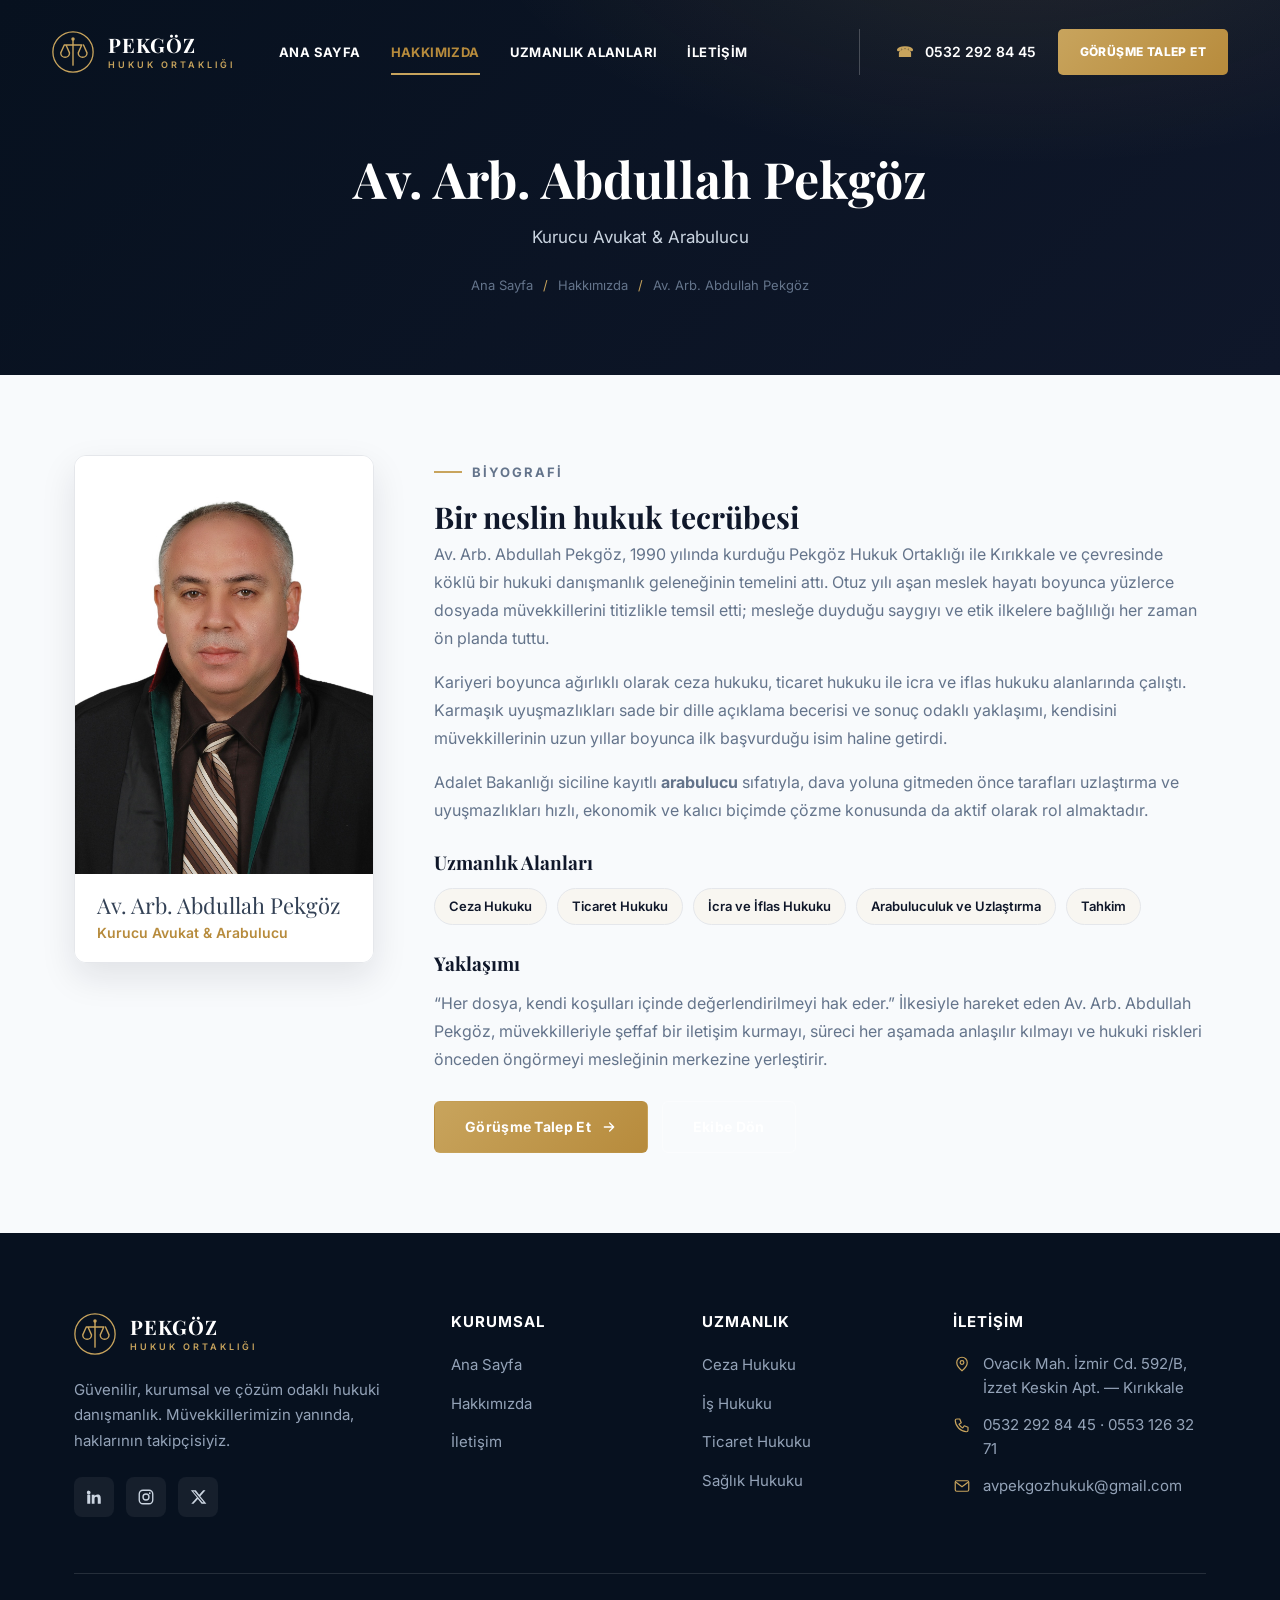
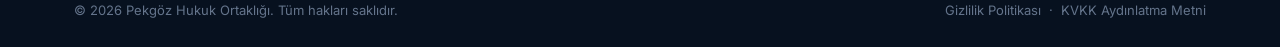
==== av-abdullah-pekgoz.html @ a4105ae7 "refactor" ====
<!DOCTYPE html>
<html lang="tr">
<head>
    <meta charset="UTF-8" />
    <meta name="viewport" content="width=device-width, initial-scale=1.0" />
    <meta name="description" content="Av. Arb. Abdullah Pekgöz — Pekgöz Hukuk Ortaklığı'nın kurucu avukatı ve arabulucusu. Ceza, ticaret ve icra-iflas hukuku alanında 30 yılı aşkın deneyim." />
    <title>Av. Arb. Abdullah Pekgöz | Pekgöz Hukuk Ortaklığı</title>

    <link rel="preconnect" href="https://fonts.googleapis.com" />
    <link rel="preconnect" href="https://fonts.gstatic.com" crossorigin />
    <link href="https://fonts.googleapis.com/css2?family=Inter:wght@400;500;600;700;800&family=Playfair+Display:ital,wght@0,500;0,600;0,700;1,600&display=swap" rel="stylesheet" />
    <link rel="stylesheet" href="assets/css/style.css" />
</head>
<body>

<header class="site-header">
    <nav class="navbar">
        <a href="index.html" class="navbar-logo">
            <svg class="logo-mark" viewBox="0 0 48 48" fill="none">
                <circle cx="24" cy="24" r="23" stroke="#c8a45d" stroke-width="1.5"/>
                <path d="M24 9v30M14 16h20M14 16l-4 9a5 5 0 0010 0l-4-9M34 16l-4 9a5 5 0 0010 0l-4-9" stroke="#c8a45d" stroke-width="1.6" stroke-linecap="round" stroke-linejoin="round"/>
                <circle cx="24" cy="9" r="2" fill="#c8a45d"/>
            </svg>
            <span class="logo-text"><span class="logo-name">PEKGÖZ</span><span class="logo-sub">Hukuk Ortaklığı</span></span>
        </a>
        <button class="mobile-menu-btn" aria-label="Menüyü Aç"><span></span><span></span><span></span></button>
        <div class="navbar-menu">
            <ul class="navbar-links">
                <li><a href="index.html">Ana Sayfa</a></li>
                <li><a href="hakkimizda.html" class="active">Hakkımızda</a></li>
                <li><a href="uzmanlik-alanlari.html">Uzmanlık Alanları</a></li>
                <li><a href="iletisim.html">İletişim</a></li>
            </ul>
            <div class="navbar-contact">
                <a href="tel:+905322928445" class="phone-link"><span>☎</span> 0532 292 84 45</a>
                <a href="iletisim.html" class="appointment-btn">Görüşme Talep Et</a>
            </div>
        </div>
    </nav>
</header>

<main>
    <section class="page-hero">
        <div class="container">
            <h1>Av. Arb. Abdullah Pekgöz</h1>
            <p>Kurucu Avukat &amp; Arabulucu</p>
            <div class="breadcrumb"><a href="index.html">Ana Sayfa</a><span class="sep">/</span><a href="hakkimizda.html">Hakkımızda</a><span class="sep">/</span><span>Av. Arb. Abdullah Pekgöz</span></div>
        </div>
    </section>

    <section class="section bio-section">
        <div class="container">
            <div class="bio-grid">
                <aside class="bio-photo reveal">
                    <img src="assets/img/abdullah-pekgoz.jpeg" alt="Av. Arb. Abdullah Pekgöz" width="1143" height="1600" />
                    <div class="bio-photo-meta">
                        <div class="name">Av. Arb. Abdullah Pekgöz</div>
                        <div class="role">Kurucu Avukat &amp; Arabulucu</div>
                    </div>
                </aside>

                <div class="bio-body reveal">
                    <p class="eyebrow">Biyografi</p>
                    <h2>Bir neslin hukuk tecrübesi</h2>
                    <p>
                        Av. Arb. Abdullah Pekgöz, 1990 yılında kurduğu Pekgöz Hukuk Ortaklığı ile
                        Kırıkkale ve çevresinde köklü bir hukuki danışmanlık geleneğinin temelini attı.
                        Otuz yılı aşan meslek hayatı boyunca yüzlerce dosyada müvekkillerini titizlikle
                        temsil etti; mesleğe duyduğu saygıyı ve etik ilkelere bağlılığı her zaman ön planda tuttu.
                    </p>
                    <p>
                        Kariyeri boyunca ağırlıklı olarak ceza hukuku, ticaret hukuku ile icra ve iflas
                        hukuku alanlarında çalıştı. Karmaşık uyuşmazlıkları sade bir dille açıklama
                        becerisi ve sonuç odaklı yaklaşımı, kendisini müvekkillerinin uzun yıllar boyunca
                        ilk başvurduğu isim haline getirdi.
                    </p>
                    <p>
                        Adalet Bakanlığı siciline kayıtlı <strong>arabulucu</strong> sıfatıyla, dava
                        yoluna gitmeden önce tarafları uzlaştırma ve uyuşmazlıkları hızlı, ekonomik ve
                        kalıcı biçimde çözme konusunda da aktif olarak rol almaktadır.
                    </p>

                    <h3>Uzmanlık Alanları</h3>
                    <div class="bio-tags">
                        <span>Ceza Hukuku</span>
                        <span>Ticaret Hukuku</span>
                        <span>İcra ve İflas Hukuku</span>
                        <span>Arabuluculuk ve Uzlaştırma</span>
                        <span>Tahkim</span>
                    </div>

                    <h3>Yaklaşımı</h3>
                    <p>
                        “Her dosya, kendi koşulları içinde değerlendirilmeyi hak eder.” İlkesiyle hareket eden
                        Av. Arb. Abdullah Pekgöz, müvekkilleriyle şeffaf bir iletişim kurmayı, süreci her aşamada
                        anlaşılır kılmayı ve hukuki riskleri önceden öngörmeyi mesleğinin merkezine yerleştirir.
                    </p>

                    <div class="bio-contact-row">
                        <a href="iletisim.html" class="btn btn-gold">Görüşme Talep Et
                            <svg width="16" height="16" viewBox="0 0 24 24" fill="none"><path d="M5 12h14M13 6l6 6-6 6" stroke="currentColor" stroke-width="2" stroke-linecap="round" stroke-linejoin="round"/></svg>
                        </a>
                        <a href="hakkimizda.html" class="btn btn-outline">Ekibe Dön</a>
                    </div>
                </div>
            </div>
        </div>
    </section>
</main>

<footer class="site-footer">
    <div class="container">
        <div class="footer-grid">
            <div class="footer-brand">
                <a href="index.html" class="navbar-logo">
                    <svg class="logo-mark" viewBox="0 0 48 48" fill="none">
                        <circle cx="24" cy="24" r="23" stroke="#c8a45d" stroke-width="1.5"/>
                        <path d="M24 9v30M14 16h20M14 16l-4 9a5 5 0 0010 0l-4-9M34 16l-4 9a5 5 0 0010 0l-4-9" stroke="#c8a45d" stroke-width="1.6" stroke-linecap="round" stroke-linejoin="round"/>
                        <circle cx="24" cy="9" r="2" fill="#c8a45d"/>
                    </svg>
                    <span class="logo-text"><span class="logo-name">PEKGÖZ</span><span class="logo-sub">Hukuk Ortaklığı</span></span>
                </a>
                <p>Güvenilir, kurumsal ve çözüm odaklı hukuki danışmanlık. Müvekkillerimizin yanında, haklarının takipçisiyiz.</p>
                <div class="footer-social">
                    <a href="#" aria-label="LinkedIn"><svg width="18" height="18" viewBox="0 0 24 24" fill="currentColor"><path d="M4.98 3.5a2.5 2.5 0 11-.02 5 2.5 2.5 0 01.02-5zM3 9h4v12H3zM9 9h3.8v1.7h.05c.53-1 1.83-2.05 3.77-2.05C20.5 8.65 21 11.1 21 14.2V21h-4v-6c0-1.43-.03-3.27-2-3.27-2 0-2.3 1.56-2.3 3.17V21H9z"/></svg></a>
                    <a href="#" aria-label="Instagram"><svg width="18" height="18" viewBox="0 0 24 24" fill="none"><rect x="3" y="3" width="18" height="18" rx="5" stroke="currentColor" stroke-width="1.8"/><circle cx="12" cy="12" r="4" stroke="currentColor" stroke-width="1.8"/><circle cx="17" cy="7" r="1.2" fill="currentColor"/></svg></a>
                    <a href="#" aria-label="Twitter"><svg width="18" height="18" viewBox="0 0 24 24" fill="currentColor"><path d="M18.9 3H22l-7 8 8.2 10h-6.4l-5-6.2L6 21H3l7.5-8.5L2.5 3h6.6l4.5 5.9L18.9 3zm-1.1 16h1.7L7.3 4.8H5.5L17.8 19z"/></svg></a>
                </div>
            </div>
            <div class="footer-col"><h4>Kurumsal</h4><ul><li><a href="index.html">Ana Sayfa</a></li><li><a href="hakkimizda.html">Hakkımızda</a></li><li><a href="iletisim.html">İletişim</a></li></ul></div>
            <div class="footer-col"><h4>Uzmanlık</h4><ul><li><a href="uzmanlik-alanlari.html">Ceza Hukuku</a></li><li><a href="uzmanlik-alanlari.html">İş Hukuku</a></li><li><a href="uzmanlik-alanlari.html">Ticaret Hukuku</a></li><li><a href="uzmanlik-alanlari.html">Sağlık Hukuku</a></li></ul></div>
            <div class="footer-col">
                <h4>İletişim</h4>
                <ul class="footer-contact">
                    <li><svg width="18" height="18" viewBox="0 0 24 24" fill="none"><path d="M12 21s-7-5.5-7-11a7 7 0 1114 0c0 5.5-7 11-7 11z" stroke="currentColor" stroke-width="1.6"/><circle cx="12" cy="10" r="2.5" stroke="currentColor" stroke-width="1.6"/></svg> Ovacık Mah. İzmir Cd. 592/B, İzzet Keskin Apt. — Kırıkkale</li>
                    <li><svg width="18" height="18" viewBox="0 0 24 24" fill="none"><path d="M5 4h4l2 5-3 2a12 12 0 005 5l2-3 5 2v4a2 2 0 01-2 2A16 16 0 013 6a2 2 0 012-2z" stroke="currentColor" stroke-width="1.6" stroke-linejoin="round"/></svg> 0532 292 84 45 · 0553 126 32 71</li>
                    <li><svg width="18" height="18" viewBox="0 0 24 24" fill="none"><rect x="3" y="5" width="18" height="14" rx="2" stroke="currentColor" stroke-width="1.6"/><path d="M4 7l8 6 8-6" stroke="currentColor" stroke-width="1.6"/></svg> avpekgozhukuk@gmail.com</li>
                </ul>
            </div>
        </div>
        <div class="footer-bottom">
            <span>© <span id="year">2026</span> Pekgöz Hukuk Ortaklığı. Tüm hakları saklıdır.</span>
            <span><a href="#">Gizlilik Politikası</a> &nbsp;·&nbsp; <a href="#">KVKK Aydınlatma Metni</a></span>
        </div>
    </div>
</footer>

<script src="assets/js/main.js"></script>
</body>
</html>
---- assets/css/style.css ----
/* =============================================================
   Pekgöz Hukuk Ortaklığı — Kurumsal Tasarım Sistemi
   ============================================================= */

:root {
    --navy: #0f172a;
    --navy-dark: #07111f;
    --navy-soft: #1e293b;
    --gold: #c8a45d;
    --gold-light: #d9b66f;
    --gold-dark: #b78b3c;
    --white: #ffffff;
    --cream: #f8f6f1;
    --bg: #f8fafc;
    --ink: #111827;
    --text: #334155;
    --muted: #64748b;
    --line: #e5e7eb;
    --border: rgba(255, 255, 255, 0.12);

    --serif: "Playfair Display", Georgia, "Times New Roman", serif;
    --sans: "Inter", -apple-system, "Segoe UI", Roboto, Arial, sans-serif;

    --shadow-sm: 0 4px 14px rgba(15, 23, 42, 0.06);
    --shadow-md: 0 14px 35px rgba(15, 23, 42, 0.10);
    --shadow-lg: 0 24px 60px rgba(15, 23, 42, 0.16);
    --radius: 12px;
    --maxw: 1180px;
}

* {
    margin: 0;
    padding: 0;
    box-sizing: border-box;
}

html {
    scroll-behavior: smooth;
}

body {
    font-family: var(--sans);
    background: var(--bg);
    color: var(--text);
    line-height: 1.6;
    -webkit-font-smoothing: antialiased;
}

a { text-decoration: none; color: inherit; }
ul { list-style: none; }
img { max-width: 100%; display: block; }

h1, h2, h3, h4 {
    font-family: var(--serif);
    color: var(--navy);
    line-height: 1.15;
    font-weight: 700;
}

.container {
    max-width: var(--maxw);
    margin: 0 auto;
    padding: 0 24px;
}

/* ---------- Yardımcı başlık bloğu ---------- */
.eyebrow {
    display: inline-flex;
    align-items: center;
    gap: 10px;
    color: var(--gold-dark);
    font-size: 13px;
    font-weight: 700;
    text-transform: uppercase;
    letter-spacing: 2px;
    margin-bottom: 18px;
}
.eyebrow::before {
    content: "";
    width: 28px;
    height: 2px;
    background: var(--gold);
}

.section { padding: 110px 0; }
.section-head { max-width: 620px; margin-bottom: 56px; }
.section-head.center { margin-left: auto; margin-right: auto; text-align: center; }
.section-head.center .eyebrow { justify-content: center; }
.section-head h2 { font-size: 42px; margin-bottom: 18px; }
.section-head p { font-size: 17px; color: var(--muted); }

/* ---------- Butonlar ---------- */
.btn {
    display: inline-flex;
    align-items: center;
    justify-content: center;
    gap: 10px;
    min-height: 52px;
    padding: 0 30px;
    border-radius: 6px;
    font-size: 14px;
    font-weight: 700;
    letter-spacing: 0.3px;
    cursor: pointer;
    border: 1px solid transparent;
    transition: 0.25s ease;
}
.btn-gold {
    background: linear-gradient(135deg, var(--gold), var(--gold-dark));
    color: var(--white);
}
.btn-gold:hover {
    transform: translateY(-2px);
    box-shadow: 0 12px 26px rgba(200, 164, 93, 0.4);
}
.btn-outline {
    background: transparent;
    border-color: rgba(255, 255, 255, 0.4);
    color: var(--white);
}
.btn-outline:hover { background: rgba(255, 255, 255, 0.08); border-color: var(--gold); color: var(--gold-light); }
.btn-dark {
    background: var(--navy);
    color: var(--white);
}
.btn-dark:hover { background: var(--navy-soft); transform: translateY(-2px); }

/* =============================================================
   HEADER / NAVBAR
   ============================================================= */
.site-header {
    position: fixed;
    top: 0;
    left: 0;
    right: 0;
    z-index: 999;
    padding: 24px 0;
    background: transparent;
    transition: background 0.35s ease, padding 0.35s ease, box-shadow 0.35s ease;
}
/* Kaydırınca: açık, buzlu cam zemin + lacivert yazılar (üsttekinin tam zıttı) */
.site-header.scrolled {
    padding: 12px 0;
    background: rgba(255, 255, 255, 0.92);
    backdrop-filter: blur(12px);
    -webkit-backdrop-filter: blur(12px);
    box-shadow: 0 8px 30px rgba(15, 23, 42, 0.08);
    border-bottom: 1px solid rgba(15, 23, 42, 0.06);
}

.navbar {
    position: relative;
    max-width: 1240px;
    margin: 0 auto;
    min-height: 56px;
    padding: 0 32px;
    display: flex;
    align-items: center;
}

.navbar-logo {
    display: flex;
    align-items: center;
    gap: 14px;
    margin-right: 44px;
}
.navbar-logo .logo-mark {
    width: 42px;
    height: 42px;
    flex-shrink: 0;
}
.navbar-logo .logo-text { display: flex; flex-direction: column; line-height: 1; }
.navbar-logo .logo-name {
    font-family: var(--serif);
    font-size: 20px;
    font-weight: 700;
    color: var(--white);
    letter-spacing: 1px;
    transition: color 0.35s ease;
}
.navbar-logo .logo-sub {
    font-size: 9px;
    font-weight: 600;
    letter-spacing: 3px;
    text-transform: uppercase;
    color: var(--gold);
    margin-top: 5px;
}
/* Kaydırınca logo laciverte döner */
.site-header.scrolled .navbar-logo .logo-name { color: var(--navy); }

.navbar-menu {
    flex: 1;
    display: flex;
    align-items: center;
    justify-content: space-between;
}
.navbar-links { display: flex; align-items: center; gap: 30px; }
.navbar-links > li { position: relative; }
.navbar-links a {
    color: var(--white);
    font-size: 13px;
    font-weight: 700;
    text-transform: uppercase;
    letter-spacing: 0.4px;
    white-space: nowrap;
    transition: color 0.35s ease;
}
.site-header.scrolled .navbar-links a { color: var(--navy); }
.navbar-links a:hover,
.navbar-links a.active,
.site-header.scrolled .navbar-links a:hover,
.site-header.scrolled .navbar-links a.active { color: var(--gold-dark); }
.navbar-links a.active::after,
.navbar-links > li > a:hover::after {
    content: "";
    position: absolute;
    left: 0;
    bottom: -10px;
    width: 100%;
    height: 2px;
    background: var(--gold);
}

.dropdown > a { display: flex; align-items: center; gap: 6px; }
.dropdown-menu {
    position: absolute;
    top: 38px;
    left: -12px;
    min-width: 230px;
    padding: 12px;
    background: var(--white);
    border-radius: 8px;
    box-shadow: var(--shadow-lg);
    opacity: 0;
    visibility: hidden;
    transform: translateY(10px);
    transition: 0.25s ease;
}
.dropdown:hover .dropdown-menu {
    opacity: 1;
    visibility: visible;
    transform: translateY(0);
}
.dropdown-menu li a {
    display: block;
    padding: 12px 14px;
    color: var(--navy);
    font-size: 13px;
    text-transform: none;
    letter-spacing: 0;
    border-radius: 6px;
}
.dropdown-menu li a:hover { background: var(--cream); color: var(--gold-dark); }
.dropdown-menu li a::after { display: none !important; }

.navbar-contact {
    display: flex;
    align-items: center;
    gap: 22px;
    margin-left: 36px;
    padding-left: 36px;
    border-left: 1px solid rgba(255, 255, 255, 0.22);
    transition: border-color 0.35s ease;
}
.site-header.scrolled .navbar-contact { border-left-color: var(--line); }
.phone-link { color: var(--white); font-size: 14px; font-weight: 600; white-space: nowrap; transition: color 0.35s ease; }
.site-header.scrolled .phone-link { color: var(--navy); }
.phone-link span { color: var(--gold); margin-right: 8px; }
.appointment-btn {
    display: inline-flex;
    align-items: center;
    justify-content: center;
    min-height: 46px;
    padding: 0 22px;
    background: linear-gradient(135deg, var(--gold), var(--gold-dark));
    color: var(--white);
    border-radius: 5px;
    font-size: 12px;
    font-weight: 800;
    text-transform: uppercase;
    letter-spacing: 0.4px;
    transition: 0.25s ease;
    white-space: nowrap;
}
.appointment-btn:hover { transform: translateY(-2px); box-shadow: 0 10px 24px rgba(200, 164, 93, 0.35); }

.mobile-menu-btn { display: none; margin-left: auto; background: transparent; border: 0; cursor: pointer; }
.mobile-menu-btn span { display: block; width: 26px; height: 2px; margin: 6px 0; background: var(--white); transition: background 0.35s ease; }
.site-header.scrolled .mobile-menu-btn span { background: var(--navy); }

/* =============================================================
   HERO
   ============================================================= */
.hero {
    position: relative;
    padding: 130px 32px 150px;
    background:
        radial-gradient(1200px 600px at 80% -10%, rgba(200, 164, 93, 0.14), transparent 60%),
        linear-gradient(135deg, var(--navy-dark), var(--navy) 60%, #16233d);
    overflow: hidden;
}
.hero::after {
    content: "";
    position: absolute;
    inset: 0;
    background-image: url("data:image/svg+xml,%3Csvg width='60' height='60' viewBox='0 0 60 60' xmlns='http://www.w3.org/2000/svg'%3E%3Cpath d='M0 0h60v60H0z' fill='none'/%3E%3Cpath d='M0 0h1v60H0zM0 0h60v1H0z' fill='%23ffffff' fill-opacity='0.04'/%3E%3C/svg%3E");
    pointer-events: none;
}
.hero .container { position: relative; z-index: 1; }
.hero-subtitle {
    color: var(--gold);
    font-weight: 700;
    text-transform: uppercase;
    letter-spacing: 3px;
    font-size: 13px;
    margin-bottom: 22px;
}
.hero h1 {
    max-width: 820px;
    font-size: 60px;
    line-height: 1.08;
    color: var(--white);
    margin-bottom: 26px;
}
.hero h1 .accent { color: var(--gold); font-style: italic; }
.hero p.lead {
    max-width: 600px;
    font-size: 18px;
    line-height: 1.75;
    color: #cbd5e1;
    margin-bottom: 38px;
}
.hero-actions { display: flex; gap: 16px; flex-wrap: wrap; }

/* Hero alt güven göstergeleri */
.hero-trust {
    display: flex;
    gap: 40px;
    margin-top: 56px;
    padding-top: 36px;
    border-top: 1px solid var(--border);
    flex-wrap: wrap;
}
.hero-trust .item .num {
    font-family: var(--serif);
    font-size: 38px;
    color: var(--white);
    font-weight: 700;
}
.hero-trust .item .num span { color: var(--gold); }
.hero-trust .item .label {
    font-size: 13px;
    color: var(--muted);
    text-transform: uppercase;
    letter-spacing: 1px;
    margin-top: 4px;
}

/* =============================================================
   GENEL BÖLÜMLER
   ============================================================= */

/* About preview */
.about-grid {
    display: grid;
    grid-template-columns: 1fr 1fr;
    gap: 70px;
    align-items: center;
}
.about-visual {
    position: relative;
    border-radius: var(--radius);
    overflow: hidden;
    min-height: 460px;
    background:
        radial-gradient(600px 300px at 30% 20%, rgba(200, 164, 93, 0.25), transparent 70%),
        linear-gradient(135deg, var(--navy), var(--navy-soft));
    box-shadow: var(--shadow-lg);
    display: flex;
    align-items: flex-end;
    padding: 32px;
}
.about-visual .emblem {
    position: absolute;
    top: 50%; left: 50%;
    transform: translate(-50%, -50%);
    width: 150px; height: 150px;
    opacity: 0.9;
}
.about-visual .badge {
    position: relative;
    background: rgba(255, 255, 255, 0.06);
    border: 1px solid var(--border);
    backdrop-filter: blur(6px);
    border-radius: 10px;
    padding: 22px 26px;
    color: var(--white);
}
.about-visual .badge strong { font-family: var(--serif); font-size: 28px; color: var(--gold); display: block; }
.about-visual .badge span { font-size: 13px; color: #cbd5e1; }

.about-text h2 { font-size: 40px; margin-bottom: 22px; }
.about-text p { color: var(--muted); margin-bottom: 18px; font-size: 16px; }
.about-list { margin: 26px 0 34px; }
.about-list li {
    display: flex;
    align-items: flex-start;
    gap: 14px;
    margin-bottom: 16px;
    color: var(--text);
    font-weight: 500;
}
.about-list li svg { flex-shrink: 0; margin-top: 2px; }

/* ---------- Editöryel "Hakkımızda" (yıl bloklu) ---------- */
.about-editorial { background: var(--cream); }
.ae-grid {
    display: grid;
    grid-template-columns: 1.15fr 0.85fr;
    gap: 80px;
    align-items: center;
}
.ae-text h2 { font-size: 46px; line-height: 1.12; margin: 6px 0 30px; }
.ae-text p { color: var(--muted); font-size: 16px; margin-bottom: 18px; max-width: 560px; }
.ae-divider { height: 1px; background: var(--line); margin: 36px 0 26px; max-width: 560px; }
.ae-founder { font-family: var(--serif); font-size: 27px; font-weight: 700; color: var(--navy); }
.ae-founder-role {
    font-size: 13px;
    letter-spacing: 2px;
    text-transform: uppercase;
    color: var(--muted);
    margin-top: 8px;
}

.ae-year {
    display: flex;
    flex-direction: column;
    align-items: center;
    text-align: center;
}
.ae-orn { color: var(--gold); }
.ae-orn.bottom { transform: scaleY(-1); }
.ae-since {
    font-size: 13px;
    letter-spacing: 6px;
    text-transform: uppercase;
    color: var(--muted);
    margin: 14px 0 6px;
}
.ae-bigyear {
    display: block;
    width: 100%;
    text-align: center;
    font-family: var(--serif);
    font-style: italic;
    font-weight: 600;
    font-size: 138px;
    line-height: 1;
    /* harf aralığı satırın sağında boşluk bırakıp ortalamayı bozuyordu; kaldırıldı */
    letter-spacing: 0;
    /* italik glifler satır kutusundan taşıyor; background-clip:text gradyanı yalnızca
       kutuyu boyadığından, taşan kısımların görünmesi için dikey padding ile boyama
       alanını büyütüyoruz. Üst boşluk negatif margin ile dengeleniyor. */
    padding: 0.2em 0;
    margin: -0.34em 0 0;
    background: linear-gradient(140deg, var(--gold-light), var(--gold-dark));
    -webkit-background-clip: text;
    background-clip: text;
    color: transparent;
}
.ae-caption {
    font-size: 13px;
    letter-spacing: 3px;
    text-transform: uppercase;
    color: var(--navy);
    font-weight: 600;
    margin: 6px 0 0;
}

@media (max-width: 1000px) {
    .ae-grid { grid-template-columns: 1fr; gap: 56px; }
    .ae-text h2 { font-size: 36px; }
    .ae-bigyear { font-size: 110px; }
}
@media (max-width: 600px) {
    .ae-bigyear { font-size: 84px; }
    .ae-text h2 { font-size: 30px; }
}

/* Stats şeridi */
.stats {
    background: linear-gradient(135deg, var(--navy-dark), var(--navy));
    padding: 70px 0;
}
.stats-grid {
    display: grid;
    grid-template-columns: repeat(4, 1fr);
    gap: 30px;
    text-align: center;
}
.stats-grid .stat .num {
    font-family: var(--serif);
    font-size: 50px;
    font-weight: 700;
    color: var(--gold);
}
.stats-grid .stat .label { color: #cbd5e1; font-size: 14px; margin-top: 8px; letter-spacing: 0.5px; }

/* ---------- Mühür Madalyonları (özgün istatistik bölümü) ---------- */
.stats-band {
    position: relative;
    overflow: hidden;
    padding: 96px 0;
    background:
        radial-gradient(900px 420px at 50% -25%, rgba(200, 164, 93, 0.12), transparent 60%),
        linear-gradient(135deg, var(--navy-dark), var(--navy));
}
.stats-watermark {
    position: absolute;
    top: 50%;
    left: 50%;
    width: 560px;
    height: 560px;
    transform: translate(-50%, -50%);
    color: var(--gold);
    opacity: 0.05;
    pointer-events: none;
}
.stats-title {
    text-align: center;
    color: var(--gold-light);
    font-size: 13px;
    font-weight: 700;
    letter-spacing: 4px;
    text-transform: uppercase;
    margin-bottom: 56px;
    display: flex;
    align-items: center;
    justify-content: center;
    gap: 16px;
}
.stats-title::before,
.stats-title::after {
    content: "";
    width: 40px;
    height: 1px;
    background: linear-gradient(90deg, transparent, var(--gold));
}
.stats-title::after { transform: scaleX(-1); }

.seal-row {
    position: relative;
    display: grid;
    grid-template-columns: repeat(4, 1fr);
}
.seal-item {
    position: relative;
    display: flex;
    flex-direction: column;
    align-items: center;
}
/* madalyonları birbirine bağlayan "miras" çizgisi — her boşlukta,
   madalyon kenarından komşusunun kenarına tam oturacak şekilde */
.seal-item:not(:last-child)::before {
    content: "";
    position: absolute;
    top: 84px;
    left: calc(50% + 84px);
    width: calc(100% - 168px);
    height: 1px;
    background: rgba(200, 164, 93, 0.45);
}
.seal {
    position: relative;
    width: 168px;
    height: 168px;
    border-radius: 50%;
    border: 1px solid rgba(200, 164, 93, 0.55);
    background: transparent;
    display: flex;
    align-items: center;
    justify-content: center;
    transition: transform 0.35s ease, box-shadow 0.35s ease;
}
.seal::after {
    content: "";
    position: absolute;
    inset: 9px;
    border-radius: 50%;
    border: 1px solid rgba(200, 164, 93, 0.25);
}
.seal-item:hover .seal {
    transform: translateY(-6px);
    box-shadow: 0 18px 40px rgba(0, 0, 0, 0.35);
}
.seal .num {
    font-family: var(--serif);
    font-style: italic;
    font-weight: 600;
    font-size: 48px;
    line-height: 1;
    padding: 0.22em 0;
    background: linear-gradient(140deg, var(--gold-light), var(--gold-dark));
    -webkit-background-clip: text;
    background-clip: text;
    color: transparent;
}
.seal-label {
    margin-top: 24px;
    color: #cbd5e1;
    font-size: 14px;
    letter-spacing: 1.5px;
    text-transform: uppercase;
}

@media (max-width: 900px) {
    .seal-row { grid-template-columns: repeat(2, 1fr); gap: 54px 0; }
    .seal-item::before { display: none; }
}
@media (max-width: 520px) {
    .seal-row { grid-template-columns: 1fr; }
    .seal { width: 150px; height: 150px; }
    .seal .num { font-size: 42px; }
}

/* Practice / Hizmet kartları */
.practice { background: var(--cream); }
.card-grid {
    display: grid;
    grid-template-columns: repeat(3, 1fr);
    gap: 26px;
}
.service-card {
    background: var(--white);
    border: 1px solid var(--line);
    border-radius: var(--radius);
    padding: 36px 30px;
    transition: 0.3s ease;
    position: relative;
    overflow: hidden;
}
.service-card::before {
    content: "";
    position: absolute;
    top: 0; left: 0;
    width: 100%; height: 3px;
    background: linear-gradient(90deg, var(--gold), var(--gold-dark));
    transform: scaleX(0);
    transform-origin: left;
    transition: 0.3s ease;
}
.service-card:hover { transform: translateY(-8px); box-shadow: var(--shadow-md); border-color: transparent; }
.service-card:hover::before { transform: scaleX(1); }
.service-card .icon {
    width: 60px; height: 60px;
    border-radius: 12px;
    display: flex;
    align-items: center;
    justify-content: center;
    background: linear-gradient(135deg, rgba(200,164,93,0.16), rgba(200,164,93,0.06));
    color: var(--gold-dark);
    margin-bottom: 24px;
}
.service-card h3 { font-size: 22px; margin-bottom: 12px; }
.service-card p { color: var(--muted); font-size: 15px; margin-bottom: 18px; }
.service-card .more {
    display: inline-flex;
    align-items: center;
    gap: 8px;
    color: var(--gold-dark);
    font-weight: 700;
    font-size: 14px;
}
.service-card .more svg { transition: 0.25s; }
.service-card:hover .more svg { transform: translateX(4px); }

/* Why us / Features */
.features-grid {
    display: grid;
    grid-template-columns: repeat(2, 1fr);
    gap: 30px 50px;
}
.feature {
    display: flex;
    gap: 22px;
    align-items: flex-start;
}
.feature .num {
    font-family: var(--serif);
    font-size: 22px;
    font-weight: 700;
    color: var(--gold-dark);
    width: 54px; height: 54px;
    flex-shrink: 0;
    display: flex;
    align-items: center;
    justify-content: center;
    border: 1px solid var(--line);
    border-radius: 50%;
    background: var(--white);
}
.feature h3 { font-size: 20px; margin-bottom: 8px; }
.feature p { color: var(--muted); font-size: 15px; }

/* Team / Ekip */
.team-grid {
    display: grid;
    grid-template-columns: repeat(3, 1fr);
    gap: 26px;
}
.team-card {
    background: var(--white);
    border: 1px solid var(--line);
    border-radius: var(--radius);
    overflow: hidden;
    transition: 0.3s ease;
}
.team-card:hover { transform: translateY(-6px); box-shadow: var(--shadow-md); }
.team-photo {
    height: 280px;
    background:
        radial-gradient(400px 200px at 50% 10%, rgba(200,164,93,0.2), transparent 70%),
        linear-gradient(135deg, var(--navy), var(--navy-soft));
    display: flex;
    align-items: center;
    justify-content: center;
}
.team-photo .initials {
    font-family: var(--serif);
    font-size: 56px;
    color: var(--gold);
    font-weight: 700;
}
.team-photo img {
    width: 100%;
    height: 100%;
    object-fit: cover;
    object-position: top center;
    display: block;
}
.team-info { padding: 24px 26px; }
.team-info h3 { font-size: 20px; margin-bottom: 4px; }
.team-info .role { color: var(--gold-dark); font-weight: 600; font-size: 14px; margin-bottom: 12px; }
.team-info p { color: var(--muted); font-size: 14px; }
.team-info .more { margin-top: 14px; }

/* Kurucu ikili (2 kişilik ortalanmış kadro) */
.team-grid.duo {
    grid-template-columns: repeat(2, 1fr);
    max-width: 720px;
    margin-inline: auto;
}
.team-grid.duo .team-photo { height: 360px; }

/* Vizyon & Misyon (hakkımızda) */
.vm-grid {
    display: grid;
    grid-template-columns: 1fr 1fr;
    gap: 50px;
}
@media (max-width: 768px) {
    .vm-grid { grid-template-columns: 1fr; gap: 36px; }
}

/* Ana sayfa kurucular vitrini */
.founders {
    position: relative;
    overflow: hidden;
    background:
        radial-gradient(900px 520px at 82% -12%, rgba(200, 164, 93, 0.18), transparent 60%),
        linear-gradient(165deg, var(--navy-dark), var(--navy) 55%, var(--navy-soft));
}
.founders .section-head { margin-bottom: 54px; }
.founders .section-head .eyebrow { color: var(--gold-light); }
.founders .section-head h2 {
    color: #fff;
    font-size: clamp(2rem, 1.2rem + 3vw, 3.1rem);
    letter-spacing: -0.5px;
}
.founders .section-head p { color: #cbd5e1; }

.founders-grid {
    display: grid;
    grid-template-columns: repeat(2, 1fr);
    gap: 40px;
    max-width: 900px;
    margin-inline: auto;
    align-items: stretch;
}
.founder-card {
    position: relative;
    display: block;
    border-radius: 16px;
    overflow: hidden;
    isolation: isolate;
    border: 1px solid rgba(255, 255, 255, 0.08);
    box-shadow: var(--shadow-lg);
    transition: transform 0.5s cubic-bezier(0.16, 1, 0.3, 1), box-shadow 0.5s ease;
}
.founder-img { position: relative; z-index: 0; }
.founder-card img {
    width: 100%;
    height: auto;
    aspect-ratio: 1143 / 1600;
    object-fit: cover;
    object-position: center top;
    display: block;
    filter: saturate(0.96) contrast(1.02);
    transition: transform 0.85s cubic-bezier(0.16, 1, 0.3, 1), filter 0.5s ease;
}
.founder-card::before {
    content: "";
    position: absolute;
    inset: 0;
    z-index: 1;
    background: linear-gradient(to top, rgba(7, 17, 31, 0.95) 2%, rgba(7, 17, 31, 0.5) 30%, rgba(7, 17, 31, 0) 58%);
    transition: opacity 0.5s ease;
}
.founder-card::after {
    content: "";
    position: absolute;
    inset: 13px;
    z-index: 2;
    border: 1px solid rgba(200, 164, 93, 0.55);
    border-radius: 9px;
    opacity: 0;
    transform: scale(1.02);
    transition: opacity 0.5s ease, transform 0.5s cubic-bezier(0.16, 1, 0.3, 1);
    pointer-events: none;
}
.founder-card:hover::after { opacity: 1; transform: scale(1); }
.founder-meta {
    position: absolute;
    left: 0;
    right: 0;
    bottom: 0;
    z-index: 2;
    padding: 28px 28px 26px;
}
.founder-meta .fk-line {
    display: block;
    width: 38px;
    height: 2px;
    background: var(--gold);
    margin-bottom: 14px;
    transition: width 0.5s cubic-bezier(0.16, 1, 0.3, 1);
}
.founder-meta h3 {
    color: #fff;
    font-size: 27px;
    line-height: 1.12;
    margin: 0;
    text-shadow: 0 2px 18px rgba(0, 0, 0, 0.4);
}
.founder-meta .role {
    color: var(--gold-light);
    font-weight: 600;
    font-size: 14px;
    letter-spacing: 0.3px;
    margin-top: 7px;
}
.founder-meta .fk-link {
    display: inline-flex;
    align-items: center;
    gap: 8px;
    color: #fff;
    font-weight: 600;
    font-size: 14px;
    margin-top: 18px;
    max-height: 0;
    opacity: 0;
    transform: translateY(8px);
    overflow: hidden;
    transition: opacity 0.45s ease, transform 0.45s ease, max-height 0.45s ease;
}
.founder-meta .fk-link svg { transition: transform 0.3s ease; }
.founder-card:hover { transform: translateY(-10px); box-shadow: 0 34px 70px rgba(0, 0, 0, 0.45); }
.founder-card:hover img { transform: scale(1.06); filter: saturate(1.06) contrast(1.04); }
.founder-card:hover .fk-line { width: 66px; }
.founder-card:hover .fk-link,
.founder-card:focus-visible .fk-link {
    opacity: 1;
    transform: translateY(0);
    max-height: 40px;
}
.founder-card:hover .fk-link svg { transform: translateX(4px); }
.founder-card:focus-visible { outline: 2px solid var(--gold); outline-offset: 3px; }

@media (max-width: 640px) {
    .founders-grid { grid-template-columns: 1fr; max-width: 380px; }
    .founder-meta .fk-link { opacity: 1; transform: none; max-height: 40px; }
}

/* Biyografi sayfası */
.bio-section { padding: var(--space-section, 80px) 0; }
.bio-grid {
    display: grid;
    grid-template-columns: 300px 1fr;
    gap: 60px;
    align-items: start;
}
.bio-photo {
    position: sticky;
    top: 100px;
    max-width: 300px;
    border-radius: var(--radius);
    overflow: hidden;
    border: 1px solid var(--line);
    box-shadow: var(--shadow-md);
}
.bio-photo img {
    width: 100%;
    height: auto;
    aspect-ratio: 1143 / 1600;
    object-fit: cover;
    display: block;
}
.bio-photo .bio-photo-meta {
    padding: 18px 22px;
    background: var(--white);
}
.bio-photo-meta .name { font-family: var(--serif); font-size: 22px; line-height: 1.2; }
.bio-photo-meta .role { color: var(--gold-dark); font-weight: 600; font-size: 14px; margin-top: 4px; }
.bio-body h2 { font-size: 30px; margin: 0 0 6px; }
.bio-body .eyebrow { margin-bottom: 16px; }
.bio-body p { color: var(--muted); margin-bottom: 16px; line-height: 1.75; }
.bio-body h3 { font-size: 19px; margin: 28px 0 14px; }
.bio-tags { display: flex; flex-wrap: wrap; gap: 10px; margin: 6px 0 8px; }
.bio-tags span {
    border: 1px solid var(--line);
    background: var(--cream);
    color: var(--navy);
    font-size: 13px;
    font-weight: 600;
    padding: 7px 14px;
    border-radius: 999px;
}
.bio-contact-row { display: flex; flex-wrap: wrap; gap: 14px; margin-top: 28px; }

@media (max-width: 860px) {
    .bio-grid { grid-template-columns: 1fr; gap: 28px; justify-items: center; }
    .bio-photo { position: static; width: 100%; max-width: 300px; margin-inline: auto; }
    .bio-body { width: 100%; }
}

/* CTA banner */
.cta {
    background:
        radial-gradient(900px 400px at 85% 20%, rgba(200,164,93,0.18), transparent 60%),
        linear-gradient(135deg, var(--navy-dark), var(--navy));
    padding: 90px 0;
}
.cta-inner {
    display: flex;
    align-items: center;
    justify-content: space-between;
    gap: 40px;
    flex-wrap: wrap;
}
.cta-inner h2 { color: var(--white); font-size: 40px; max-width: 620px; }
.cta-inner p { color: #cbd5e1; margin-top: 14px; max-width: 560px; }

/* =============================================================
   İÇ SAYFA — Page hero
   ============================================================= */
.page-hero {
    padding: 150px 32px 80px;
    background:
        radial-gradient(900px 400px at 80% -20%, rgba(200,164,93,0.12), transparent 60%),
        linear-gradient(135deg, var(--navy-dark), var(--navy));
    text-align: center;
}
.page-hero h1 { color: var(--white); font-size: 50px; margin-bottom: 16px; }
.page-hero p { color: #cbd5e1; max-width: 600px; margin: 0 auto; font-size: 17px; }
.breadcrumb {
    display: flex;
    justify-content: center;
    gap: 10px;
    margin-top: 24px;
    color: var(--muted);
    font-size: 13px;
}
.breadcrumb a:hover { color: var(--gold); }
.breadcrumb .sep { color: var(--gold); }

/* Değerler / değer kartları (hakkımızda) */
.value-card {
    background: var(--white);
    border: 1px solid var(--line);
    border-radius: var(--radius);
    padding: 34px 30px;
    text-align: center;
    transition: 0.3s ease;
}
.value-card:hover { transform: translateY(-6px); box-shadow: var(--shadow-md); }
.value-card .icon {
    width: 64px; height: 64px;
    margin: 0 auto 22px;
    border-radius: 50%;
    display: flex; align-items: center; justify-content: center;
    background: linear-gradient(135deg, rgba(200,164,93,0.16), rgba(200,164,93,0.06));
    color: var(--gold-dark);
}
.value-card h3 { font-size: 21px; margin-bottom: 10px; }
.value-card p { color: var(--muted); font-size: 15px; }

/* =============================================================
   İLETİŞİM
   ============================================================= */
.contact-grid {
    display: grid;
    grid-template-columns: 1fr 1.2fr;
    gap: 50px;
    align-items: start;
}
.contact-info .info-item {
    display: flex;
    gap: 18px;
    padding: 24px 0;
    border-bottom: 1px solid var(--line);
}
.contact-info .info-item:last-child { border-bottom: 0; }
.contact-info .info-item .ic {
    width: 50px; height: 50px;
    flex-shrink: 0;
    border-radius: 10px;
    display: flex; align-items: center; justify-content: center;
    background: linear-gradient(135deg, rgba(200,164,93,0.16), rgba(200,164,93,0.06));
    color: var(--gold-dark);
}
.contact-info .info-item h4 { font-family: var(--sans); font-size: 13px; text-transform: uppercase; letter-spacing: 1px; color: var(--muted); margin-bottom: 6px; }
.contact-info .info-item p { color: var(--ink); font-weight: 500; }

.contact-form {
    background: var(--white);
    border: 1px solid var(--line);
    border-radius: var(--radius);
    padding: 40px;
    box-shadow: var(--shadow-sm);
}
.contact-form h3 { font-size: 26px; margin-bottom: 8px; }
.contact-form > p { color: var(--muted); margin-bottom: 28px; font-size: 15px; }
.form-row { display: grid; grid-template-columns: 1fr 1fr; gap: 18px; }
.form-group { margin-bottom: 18px; }
.form-group label { display: block; font-size: 13px; font-weight: 600; color: var(--ink); margin-bottom: 8px; }
.form-group input,
.form-group select,
.form-group textarea {
    width: 100%;
    padding: 14px 16px;
    border: 1px solid var(--line);
    border-radius: 8px;
    font-family: var(--sans);
    font-size: 15px;
    color: var(--ink);
    background: var(--bg);
    transition: 0.2s;
}
.form-group input:focus,
.form-group select:focus,
.form-group textarea:focus {
    outline: none;
    border-color: var(--gold);
    background: var(--white);
    box-shadow: 0 0 0 3px rgba(200, 164, 93, 0.15);
}
.form-group textarea { resize: vertical; min-height: 120px; }

.map-embed {
    margin-top: 70px;
    border-radius: var(--radius);
    overflow: hidden;
    height: 380px;
    border: 1px solid var(--line);
    background:
        repeating-linear-gradient(45deg, #eef2f7, #eef2f7 12px, #e8edf3 12px, #e8edf3 24px);
    display: flex;
    align-items: center;
    justify-content: center;
    color: var(--muted);
    font-weight: 600;
}
.map-link {
    margin-top: 16px;
    text-align: right;
}
.map-link a {
    display: inline-flex;
    align-items: center;
    gap: 6px;
    color: var(--gold-dark);
    font-weight: 600;
    font-size: 14px;
}
.map-link a:hover { color: var(--gold); }

/* =============================================================
   FOOTER
   ============================================================= */
.site-footer {
    background: var(--navy-dark);
    color: #cbd5e1;
    padding: 80px 0 0;
}
.footer-grid {
    display: grid;
    grid-template-columns: 1.6fr 1fr 1fr 1.2fr;
    gap: 40px;
    padding-bottom: 56px;
    border-bottom: 1px solid var(--border);
}
.footer-brand .navbar-logo { border: 0; padding: 0; margin: 0 0 22px; }
.footer-brand p { font-size: 15px; line-height: 1.7; color: #94a3b8; max-width: 320px; }
.footer-social { display: flex; gap: 12px; margin-top: 24px; }
.footer-social a {
    width: 40px; height: 40px;
    border-radius: 8px;
    display: flex; align-items: center; justify-content: center;
    background: rgba(255, 255, 255, 0.06);
    color: #cbd5e1;
    transition: 0.25s;
}
.footer-social a:hover { background: var(--gold); color: var(--navy); }

.footer-col h4 {
    font-family: var(--sans);
    color: var(--white);
    font-size: 15px;
    text-transform: uppercase;
    letter-spacing: 1px;
    margin-bottom: 22px;
}
.footer-col ul li { margin-bottom: 13px; }
.footer-col ul li a { font-size: 15px; color: #94a3b8; transition: 0.2s; }
.footer-col ul li a:hover { color: var(--gold); padding-left: 4px; }
.footer-contact li { display: flex; gap: 12px; margin-bottom: 16px; font-size: 15px; color: #94a3b8; }
.footer-contact li svg { flex-shrink: 0; color: var(--gold); margin-top: 3px; }

.footer-bottom {
    display: flex;
    justify-content: space-between;
    align-items: center;
    padding: 26px 0;
    font-size: 13px;
    color: #64748b;
    flex-wrap: wrap;
    gap: 12px;
}
.footer-bottom a:hover { color: var(--gold); }

/* =============================================================
   ANİMASYON — reveal on scroll
   ============================================================= */
.reveal { opacity: 0; transform: translateY(28px); transition: opacity 0.7s ease, transform 0.7s ease; }
.reveal.in { opacity: 1; transform: none; }

/* =============================================================
   RESPONSIVE
   ============================================================= */
@media (max-width: 1100px) {
    .navbar { position: relative; flex-wrap: wrap; }
    .mobile-menu-btn { display: block; }
    .navbar-logo { border-right: 0; margin-right: auto; padding-right: 0; }
    .navbar-menu {
        position: absolute;
        top: calc(100% + 12px);
        left: 0; right: 0;
        display: none;
        flex-direction: column;
        align-items: stretch;
        background: var(--white);
        border-radius: 8px;
        padding: 22px;
        box-shadow: var(--shadow-lg);
    }
    .navbar-menu.active { display: flex; }
    .navbar-links { flex-direction: column; align-items: stretch; gap: 0; }
    .navbar-links li { border-bottom: 1px solid var(--line); }
    .navbar-links a { display: block; padding: 16px 0; color: var(--navy); }
    .navbar-links a.active::after,
    .navbar-links > li > a:hover::after { display: none; }
    .dropdown-menu {
        position: static; opacity: 1; visibility: visible;
        transform: none; box-shadow: none; padding: 0 0 12px; display: none;
    }
    .dropdown.open .dropdown-menu { display: block; }
    .navbar-contact { border-left: 0; padding-left: 0; margin-top: 22px; flex-direction: column; align-items: stretch; }
    .phone-link { color: var(--navy); text-align: center; padding: 10px 0; }
    .appointment-btn { width: 100%; }

    .about-grid { grid-template-columns: 1fr; gap: 40px; }
    .about-visual { min-height: 340px; }
    .card-grid, .team-grid { grid-template-columns: repeat(2, 1fr); }
    .stats-grid { grid-template-columns: repeat(2, 1fr); gap: 40px 20px; }
    .contact-grid { grid-template-columns: 1fr; }
    .footer-grid { grid-template-columns: 1fr 1fr; gap: 36px; }

    .hero h1 { font-size: 44px; }
    .section-head h2, .about-text h2, .cta-inner h2 { font-size: 34px; }
    .page-hero h1 { font-size: 40px; }
}

@media (max-width: 700px) {
    .section { padding: 70px 0; }
    .card-grid, .team-grid, .features-grid, .form-row { grid-template-columns: 1fr; }
    .footer-grid { grid-template-columns: 1fr; }
    .hero { padding: 120px 20px 90px; }
    .hero h1 { font-size: 34px; }
    .hero-trust { gap: 28px; }
    .contact-form { padding: 26px; }
    .footer-bottom { justify-content: center; text-align: center; }
}

@media (max-width: 600px) {
    .site-header { padding: 12px; }
    .navbar { min-height: 64px; padding: 0 18px; }
    .navbar-logo .logo-name { font-size: 17px; }
    .stats-grid { grid-template-columns: 1fr; }
    .page-hero h1 { font-size: 32px; }
}
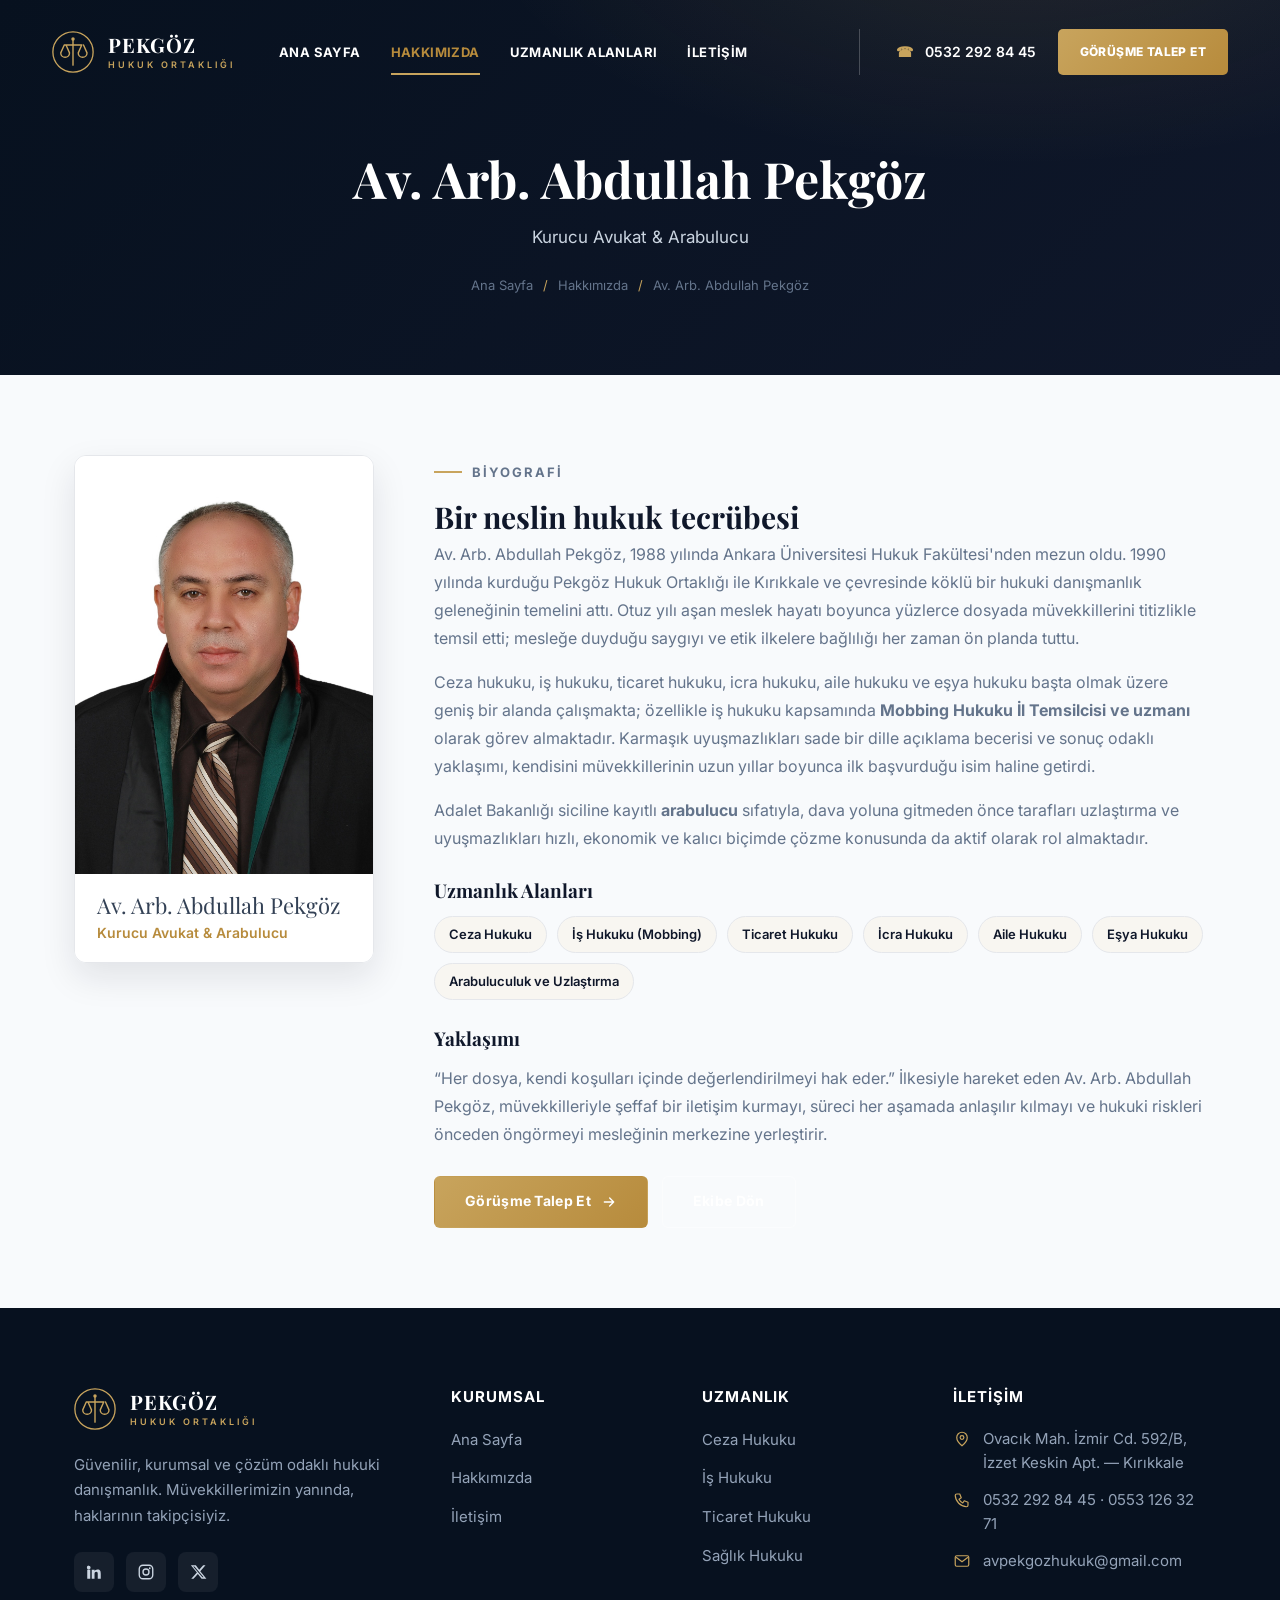
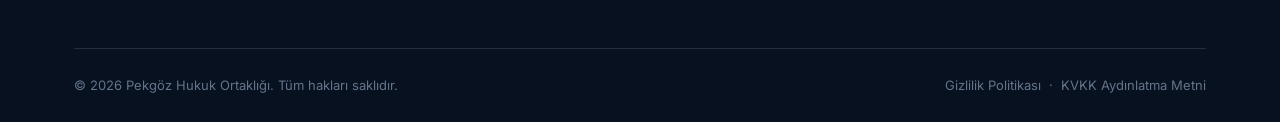
==== commit 4d339ada: "refactor" ====
--- a/av-abdullah-pekgoz.html
+++ b/av-abdullah-pekgoz.html
@@ -3,7 +3,7 @@
 <head>
     <meta charset="UTF-8" />
     <meta name="viewport" content="width=device-width, initial-scale=1.0" />
-    <meta name="description" content="Av. Arb. Abdullah Pekgöz — Pekgöz Hukuk Ortaklığı'nın kurucu avukatı ve arabulucusu. Ceza, ticaret ve icra-iflas hukuku alanında 30 yılı aşkın deneyim." />
+    <meta name="description" content="Av. Arb. Abdullah Pekgöz — 1988 Ankara Üniversitesi Hukuk Fakültesi mezunu, Pekgöz Hukuk Ortaklığı kurucu avukatı ve arabulucusu. Ceza, iş (mobbing), ticaret, icra, aile ve eşya hukuku." />
     <title>Av. Arb. Abdullah Pekgöz | Pekgöz Hukuk Ortaklığı</title>
 
     <link rel="preconnect" href="https://fonts.googleapis.com" />
@@ -63,16 +63,18 @@
                     <p class="eyebrow">Biyografi</p>
                     <h2>Bir neslin hukuk tecrübesi</h2>
                     <p>
-                        Av. Arb. Abdullah Pekgöz, 1990 yılında kurduğu Pekgöz Hukuk Ortaklığı ile
-                        Kırıkkale ve çevresinde köklü bir hukuki danışmanlık geleneğinin temelini attı.
-                        Otuz yılı aşan meslek hayatı boyunca yüzlerce dosyada müvekkillerini titizlikle
-                        temsil etti; mesleğe duyduğu saygıyı ve etik ilkelere bağlılığı her zaman ön planda tuttu.
+                        Av. Arb. Abdullah Pekgöz, 1988 yılında Ankara Üniversitesi Hukuk Fakültesi'nden
+                        mezun oldu. 1990 yılında kurduğu Pekgöz Hukuk Ortaklığı ile Kırıkkale ve çevresinde
+                        köklü bir hukuki danışmanlık geleneğinin temelini attı. Otuz yılı aşan meslek hayatı
+                        boyunca yüzlerce dosyada müvekkillerini titizlikle temsil etti; mesleğe duyduğu saygıyı
+                        ve etik ilkelere bağlılığı her zaman ön planda tuttu.
                     </p>
                     <p>
-                        Kariyeri boyunca ağırlıklı olarak ceza hukuku, ticaret hukuku ile icra ve iflas
-                        hukuku alanlarında çalıştı. Karmaşık uyuşmazlıkları sade bir dille açıklama
-                        becerisi ve sonuç odaklı yaklaşımı, kendisini müvekkillerinin uzun yıllar boyunca
-                        ilk başvurduğu isim haline getirdi.
+                        Ceza hukuku, iş hukuku, ticaret hukuku, icra hukuku, aile hukuku ve eşya hukuku başta
+                        olmak üzere geniş bir alanda çalışmakta; özellikle iş hukuku kapsamında
+                        <strong>Mobbing Hukuku İl Temsilcisi ve uzmanı</strong> olarak görev almaktadır.
+                        Karmaşık uyuşmazlıkları sade bir dille açıklama becerisi ve sonuç odaklı yaklaşımı,
+                        kendisini müvekkillerinin uzun yıllar boyunca ilk başvurduğu isim haline getirdi.
                     </p>
                     <p>
                         Adalet Bakanlığı siciline kayıtlı <strong>arabulucu</strong> sıfatıyla, dava
@@ -83,10 +85,12 @@
                     <h3>Uzmanlık Alanları</h3>
                     <div class="bio-tags">
                         <span>Ceza Hukuku</span>
+                        <span>İş Hukuku (Mobbing)</span>
                         <span>Ticaret Hukuku</span>
-                        <span>İcra ve İflas Hukuku</span>
+                        <span>İcra Hukuku</span>
+                        <span>Aile Hukuku</span>
+                        <span>Eşya Hukuku</span>
                         <span>Arabuluculuk ve Uzlaştırma</span>
-                        <span>Tahkim</span>
                     </div>
 
                     <h3>Yaklaşımı</h3>
--- a/assets/css/style.css
+++ b/assets/css/style.css
@@ -1041,6 +1041,67 @@
 }
 .contact-form h3 { font-size: 26px; margin-bottom: 8px; }
 .contact-form > p { color: var(--muted); margin-bottom: 28px; font-size: 15px; }
+/* WhatsApp iletişim paneli */
+.contact-wa {
+    background: var(--white);
+    border: 1px solid var(--line);
+    border-radius: var(--radius);
+    padding: 40px;
+    box-shadow: var(--shadow-sm);
+    display: flex;
+    flex-direction: column;
+}
+.wa-badge {
+    width: 60px;
+    height: 60px;
+    border-radius: 16px;
+    display: flex;
+    align-items: center;
+    justify-content: center;
+    color: #fff;
+    background: linear-gradient(135deg, #25d366, #128c7e);
+    box-shadow: 0 10px 24px rgba(18, 140, 126, 0.3);
+    margin-bottom: 22px;
+}
+.contact-wa h3 { font-size: 26px; margin-bottom: 8px; }
+.contact-wa > p { color: var(--muted); margin-bottom: 26px; font-size: 15px; line-height: 1.65; }
+.wa-actions { display: flex; flex-direction: column; gap: 14px; }
+.wa-btn {
+    display: flex;
+    align-items: center;
+    gap: 16px;
+    padding: 16px 20px;
+    border-radius: 14px;
+    border: 1px solid var(--line);
+    background: var(--cream);
+    transition: transform 0.25s ease, box-shadow 0.25s ease, border-color 0.25s ease, background 0.25s ease;
+}
+.wa-btn-ic {
+    flex: none;
+    width: 46px;
+    height: 46px;
+    border-radius: 12px;
+    display: flex;
+    align-items: center;
+    justify-content: center;
+    color: #fff;
+    background: linear-gradient(135deg, #25d366, #128c7e);
+}
+.wa-btn-text { display: flex; flex-direction: column; line-height: 1.3; flex: 1; }
+.wa-btn-text strong { color: var(--navy); font-size: 15.5px; }
+.wa-btn-text small { color: var(--muted); font-size: 14px; letter-spacing: 0.3px; white-space: nowrap; }
+.wa-btn-arrow { color: var(--gold-dark); flex: none; transition: transform 0.25s ease; }
+.wa-btn:hover {
+    transform: translateY(-3px);
+    box-shadow: var(--shadow-md);
+    border-color: rgba(37, 211, 102, 0.5);
+    background: #fff;
+}
+.wa-btn:hover .wa-btn-arrow { transform: translateX(4px); }
+.wa-note { margin-top: 22px; color: var(--muted); font-size: 13.5px; line-height: 1.6; }
+.wa-note a { color: var(--gold-dark); font-weight: 600; }
+.wa-note a:hover { color: var(--gold); }
+
 .form-row { display: grid; grid-template-columns: 1fr 1fr; gap: 18px; }
 .form-group { margin-bottom: 18px; }
 .form-group label { display: block; font-size: 13px; font-weight: 600; color: var(--ink); margin-bottom: 8px; }
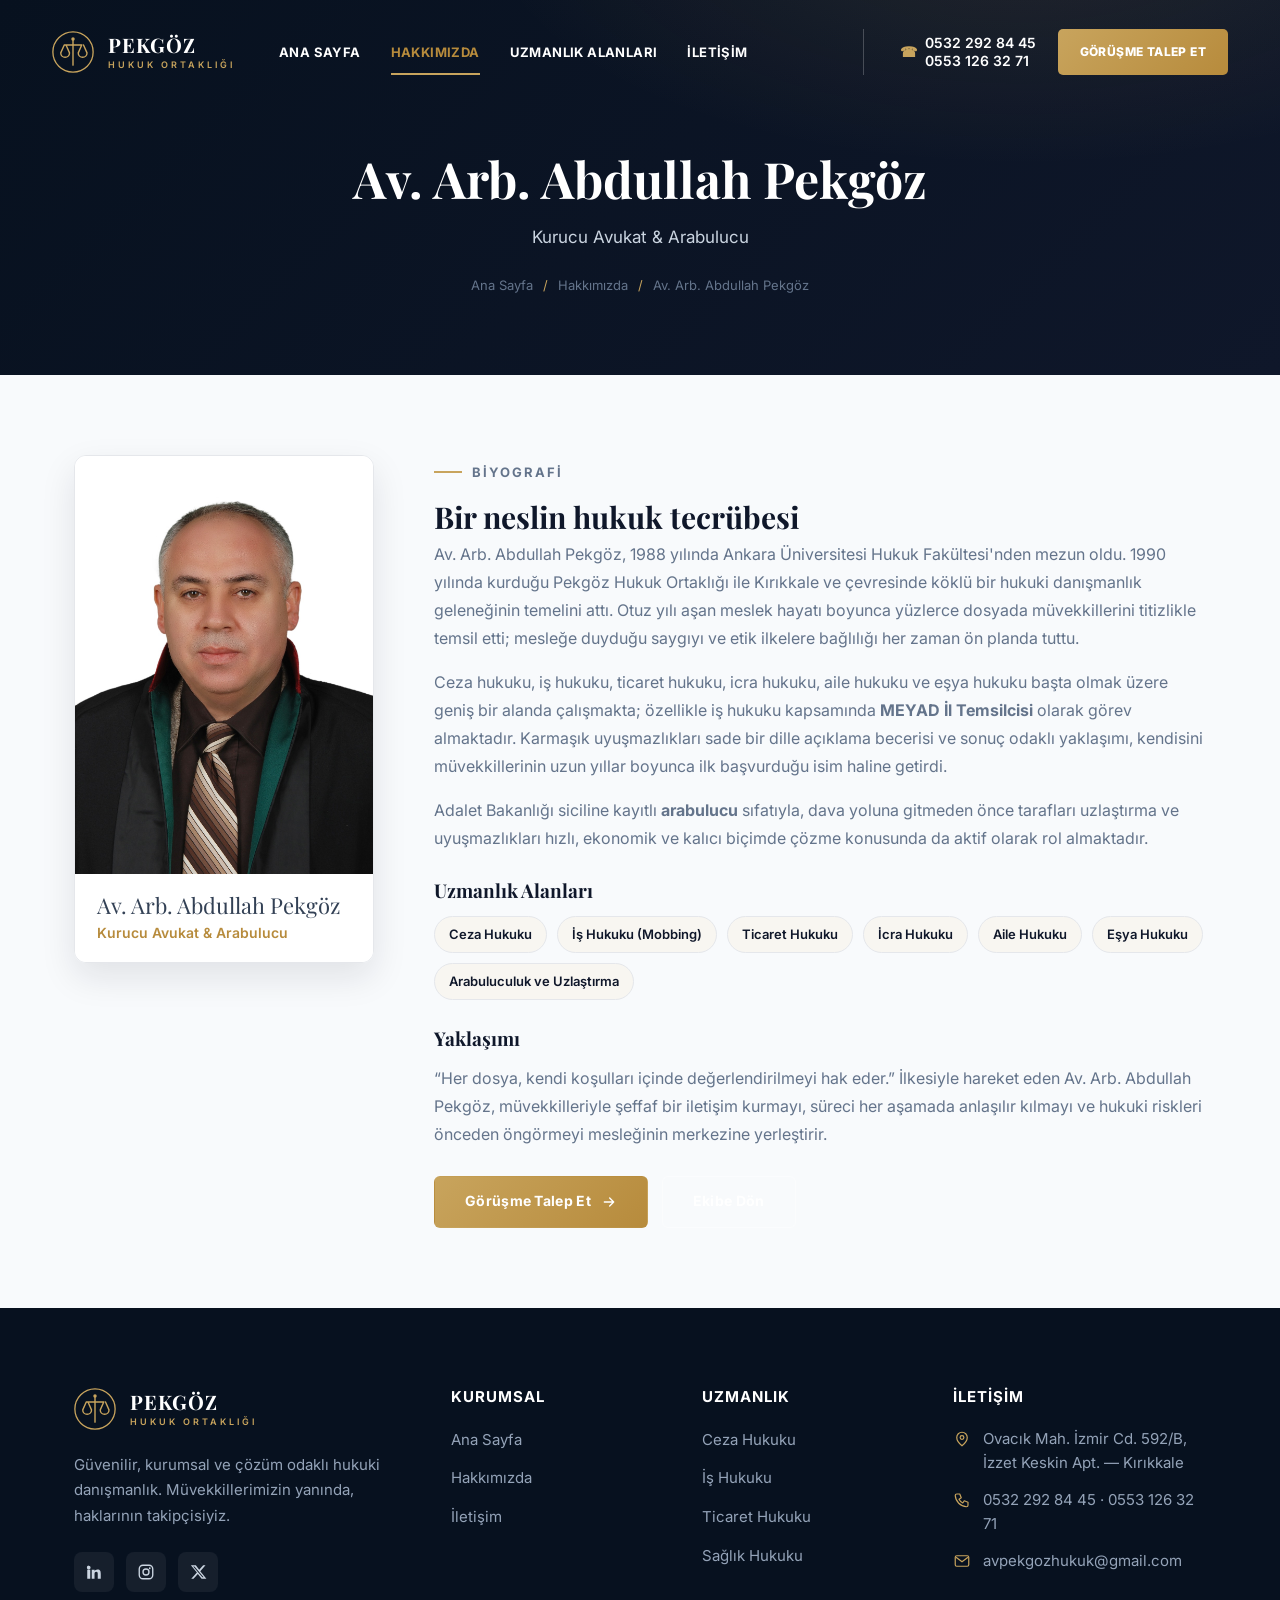
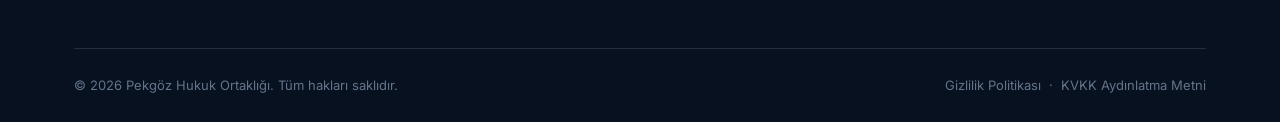
==== commit d7d9b011: "refactor" ====
--- a/av-abdullah-pekgoz.html
+++ b/av-abdullah-pekgoz.html
@@ -9,6 +9,7 @@
     <link rel="preconnect" href="https://fonts.googleapis.com" />
     <link rel="preconnect" href="https://fonts.gstatic.com" crossorigin />
     <link href="https://fonts.googleapis.com/css2?family=Inter:wght@400;500;600;700;800&family=Playfair+Display:ital,wght@0,500;0,600;0,700;1,600&display=swap" rel="stylesheet" />
+    <link rel="icon" type="image/svg+xml" href="assets/img/favicon.svg" />
     <link rel="stylesheet" href="assets/css/style.css" />
 </head>
 <body>
@@ -32,7 +33,7 @@
                 <li><a href="iletisim.html">İletişim</a></li>
             </ul>
             <div class="navbar-contact">
-                <a href="tel:+905322928445" class="phone-link"><span>☎</span> 0532 292 84 45</a>
+                <div class="phone-link"><span>☎</span><span class="phone-nums"><a href="tel:+905322928445">0532 292 84 45</a><a href="tel:+905531263271">0553 126 32 71</a></span></div>
                 <a href="iletisim.html" class="appointment-btn">Görüşme Talep Et</a>
             </div>
         </div>
@@ -72,7 +73,7 @@
                     <p>
                         Ceza hukuku, iş hukuku, ticaret hukuku, icra hukuku, aile hukuku ve eşya hukuku başta
                         olmak üzere geniş bir alanda çalışmakta; özellikle iş hukuku kapsamında
-                        <strong>Mobbing Hukuku İl Temsilcisi ve uzmanı</strong> olarak görev almaktadır.
+                        <strong>MEYAD İl Temsilcisi</strong> olarak görev almaktadır.
                         Karmaşık uyuşmazlıkları sade bir dille açıklama becerisi ve sonuç odaklı yaklaşımı,
                         kendisini müvekkillerinin uzun yıllar boyunca ilk başvurduğu isim haline getirdi.
                     </p>
--- a/assets/css/style.css
+++ b/assets/css/style.css
@@ -264,9 +264,12 @@
     transition: border-color 0.35s ease;
 }
 .site-header.scrolled .navbar-contact { border-left-color: var(--line); }
-.phone-link { color: var(--white); font-size: 14px; font-weight: 600; white-space: nowrap; transition: color 0.35s ease; }
+.phone-link { display: inline-flex; align-items: center; color: var(--white); font-size: 14px; font-weight: 600; white-space: nowrap; transition: color 0.35s ease; }
 .site-header.scrolled .phone-link { color: var(--navy); }
-.phone-link span { color: var(--gold); margin-right: 8px; }
+.phone-link > span:first-child { color: var(--gold); margin-right: 8px; }
+.phone-nums { display: flex; flex-direction: column; line-height: 1.3; }
+.phone-nums a { color: inherit; transition: color 0.25s ease; }
+.phone-nums a:hover { color: var(--gold); }
 .appointment-btn {
     display: inline-flex;
     align-items: center;
@@ -1246,8 +1249,10 @@
         transform: none; box-shadow: none; padding: 0 0 12px; display: none;
     }
     .dropdown.open .dropdown-menu { display: block; }
-    .navbar-contact { border-left: 0; padding-left: 0; margin-top: 22px; flex-direction: column; align-items: stretch; }
-    .phone-link { color: var(--navy); text-align: center; padding: 10px 0; }
+    .navbar-contact { border-left: 0; padding-left: 0; margin-left: 0; width: 100%; margin-top: 22px; flex-direction: column; align-items: center; }
+    .phone-link { color: var(--navy); justify-content: center; padding: 10px 0; }
+    .phone-nums { flex-direction: row; align-items: center; gap: 8px; }
+    .phone-nums a:first-child::after { content: "·"; margin-left: 8px; color: var(--gold); }
     .appointment-btn { width: 100%; }
 
     .about-grid { grid-template-columns: 1fr; gap: 40px; }
